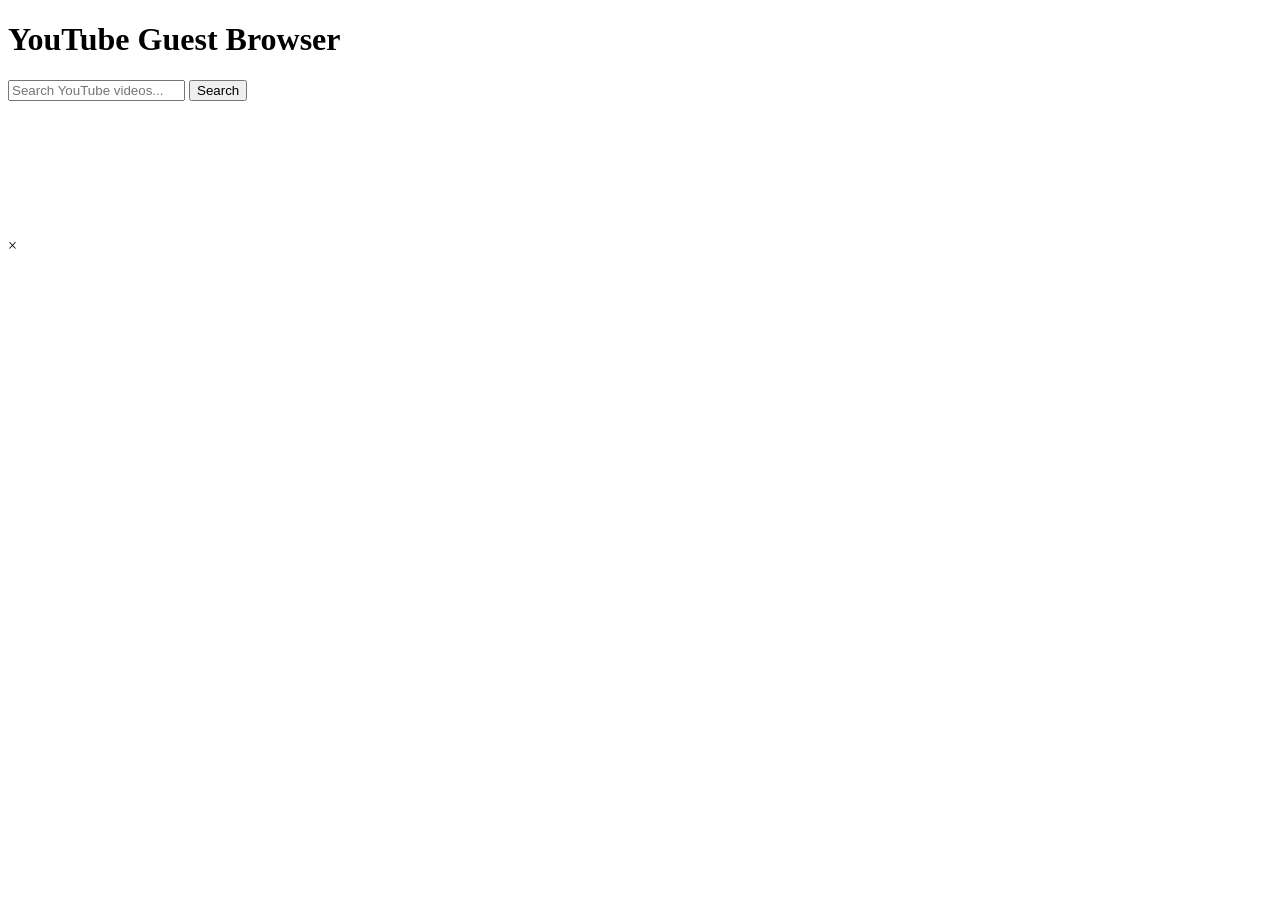
==== index.html @ 1cca5ee0 "Update index.html" ====
<!DOCTYPE html>
<html lang="en">
<head>
    <meta charset="UTF-8">
    <title>YouTube Guest Browser</title>
    <link rel="stylesheet" href="style.css">
</head>
<body>
    <h1>YouTube Guest Browser</h1>
    <form id="searchForm">
        <input type="text" id="searchQuery" placeholder="Search YouTube videos..." required>
        <button type="submit">Search</button>
    </form>
    <div id="results"></div>
    <div id="playerModal" class="modal">
        <div class="modal-content">
            <span id="closeBtn">&times;</span>
            <iframe id="videoPlayer" src="" frameborder="0" allowfullscreen></iframe>
        </div>
    </div>
    <script src="script.js"></script>
</body>
</html>
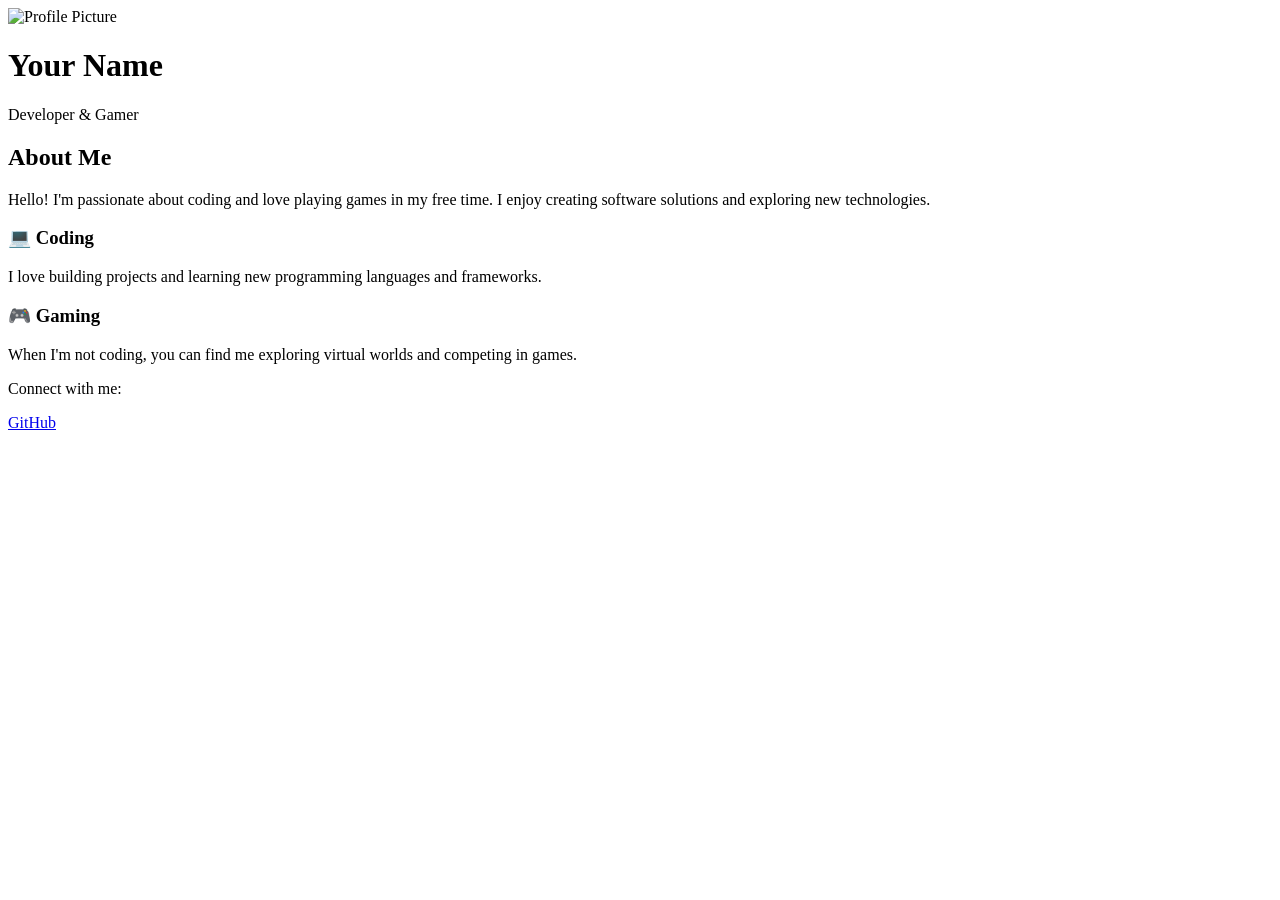
==== commit b0e66ebe: "Create index.html" ====
--- a/index.html
+++ b/index.html
@@ -2,22 +2,41 @@
 <html lang="en">
 <head>
     <meta charset="UTF-8">
-    <title>YouTube Guest Browser</title>
+    <meta name="viewport" content="width=device-width, initial-scale=1.0">
+    <title>About Me - Your Name</title>
     <link rel="stylesheet" href="style.css">
 </head>
 <body>
-    <h1>YouTube Guest Browser</h1>
-    <form id="searchForm">
-        <input type="text" id="searchQuery" placeholder="Search YouTube videos..." required>
-        <button type="submit">Search</button>
-    </form>
-    <div id="results"></div>
-    <div id="playerModal" class="modal">
-        <div class="modal-content">
-            <span id="closeBtn">&times;</span>
-            <iframe id="videoPlayer" src="" frameborder="0" allowfullscreen></iframe>
-        </div>
+    <div class="container">
+        <header>
+            <img src="profile.png" alt="Profile Picture" class="profile-pic">
+            <h1>Your Name</h1>
+            <p class="tagline">Developer & Gamer</p>
+        </header>
+        
+        <section class="about">
+            <h2>About Me</h2>
+            <p>Hello! I'm passionate about coding and love playing games in my free time. I enjoy creating software solutions and exploring new technologies.</p>
+            
+            <div class="interests">
+                <div class="interest-item">
+                    <h3>💻 Coding</h3>
+                    <p>I love building projects and learning new programming languages and frameworks.</p>
+                </div>
+                <div class="interest-item">
+                    <h3>🎮 Gaming</h3>
+                    <p>When I'm not coding, you can find me exploring virtual worlds and competing in games.</p>
+                </div>
+            </div>
+        </section>
+        
+        <footer>
+            <p>Connect with me:</p>
+            <div class="social-links">
+                <!-- Add your social links here -->
+                <a href="https://github.com/yourusername" target="_blank">GitHub</a>
+            </div>
+        </footer>
     </div>
-    <script src="script.js"></script>
 </body>
 </html>
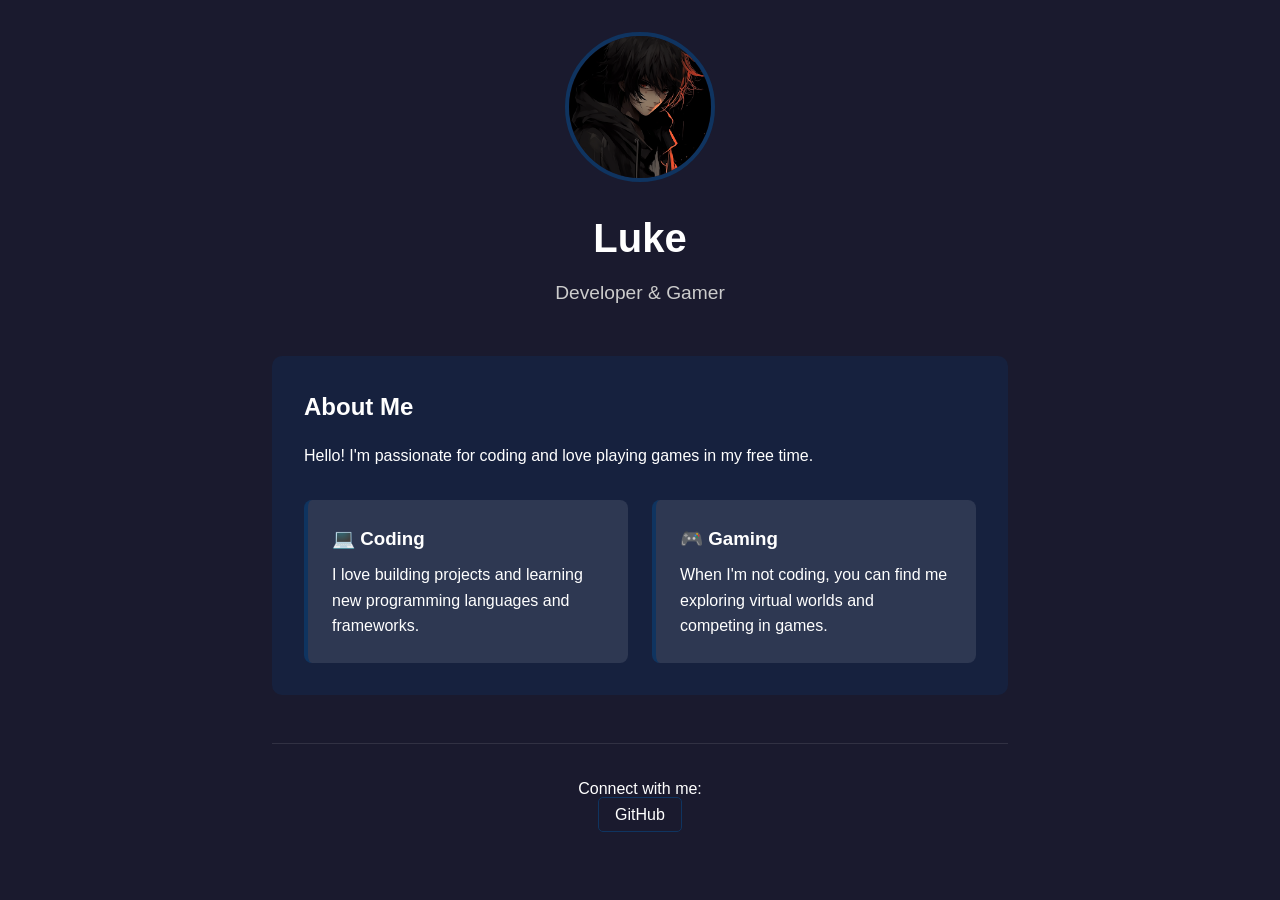
==== commit cb9d0a4e: "Update index.html" ====
--- a/index.html
+++ b/index.html
@@ -3,20 +3,20 @@
 <head>
     <meta charset="UTF-8">
     <meta name="viewport" content="width=device-width, initial-scale=1.0">
-    <title>About Me - Your Name</title>
+    <title>About Me - Luke</title>
     <link rel="stylesheet" href="style.css">
 </head>
 <body>
     <div class="container">
         <header>
             <img src="profile.png" alt="Profile Picture" class="profile-pic">
-            <h1>Your Name</h1>
+            <h1>Luke</h1>
             <p class="tagline">Developer & Gamer</p>
         </header>
         
         <section class="about">
             <h2>About Me</h2>
-            <p>Hello! I'm passionate about coding and love playing games in my free time. I enjoy creating software solutions and exploring new technologies.</p>
+            <p>Hello! I'm passionate for coding and love playing games in my free time. </p>
             
             <div class="interests">
                 <div class="interest-item">
--- a/style.css
+++ b/style.css
@@ -0,0 +1,119 @@
+/* Change this hex code to any color you want for the background */
+:root {
+    --background-color: #1a1a2e; /* Dark blue background - change this! */
+    --text-color: #ffffff;
+    --accent-color: #0f3460;
+    --card-color: #16213e;
+}
+
+* {
+    margin: 0;
+    padding: 0;
+    box-sizing: border-box;
+}
+
+body {
+    background-color: var(--background-color);
+    color: var(--text-color);
+    font-family: 'Arial', sans-serif;
+    line-height: 1.6;
+    min-height: 100vh;
+}
+
+.container {
+    max-width: 800px;
+    margin: 0 auto;
+    padding: 2rem;
+}
+
+header {
+    text-align: center;
+    margin-bottom: 3rem;
+}
+
+.profile-pic {
+    width: 150px;
+    height: 150px;
+    border-radius: 50%;
+    object-fit: cover;
+    border: 4px solid var(--accent-color);
+    margin-bottom: 1rem;
+}
+
+h1 {
+    font-size: 2.5rem;
+    margin-bottom: 0.5rem;
+    color: var(--text-color);
+}
+
+.tagline {
+    font-size: 1.2rem;
+    color: #cccccc;
+}
+
+.about {
+    background-color: var(--card-color);
+    padding: 2rem;
+    border-radius: 10px;
+    margin-bottom: 2rem;
+}
+
+.about h2 {
+    margin-bottom: 1rem;
+    color: var(--text-color);
+}
+
+.interests {
+    display: grid;
+    grid-template-columns: repeat(auto-fit, minmax(250px, 1fr));
+    gap: 1.5rem;
+    margin-top: 2rem;
+}
+
+.interest-item {
+    background-color: rgba(255, 255, 255, 0.1);
+    padding: 1.5rem;
+    border-radius: 8px;
+    border-left: 4px solid var(--accent-color);
+}
+
+.interest-item h3 {
+    margin-bottom: 0.5rem;
+    color: var(--text-color);
+}
+
+footer {
+    text-align: center;
+    margin-top: 3rem;
+    padding-top: 2rem;
+    border-top: 1px solid rgba(255, 255, 255, 0.1);
+}
+
+.social-links a {
+    color: var(--text-color);
+    text-decoration: none;
+    margin: 0 1rem;
+    padding: 0.5rem 1rem;
+    border: 1px solid var(--accent-color);
+    border-radius: 5px;
+    transition: background-color 0.3s;
+}
+
+.social-links a:hover {
+    background-color: var(--accent-color);
+}
+
+/* Responsive design */
+@media (max-width: 600px) {
+    .container {
+        padding: 1rem;
+    }
+    
+    .interests {
+        grid-template-columns: 1fr;
+    }
+    
+    h1 {
+        font-size: 2rem;
+    }
+}
